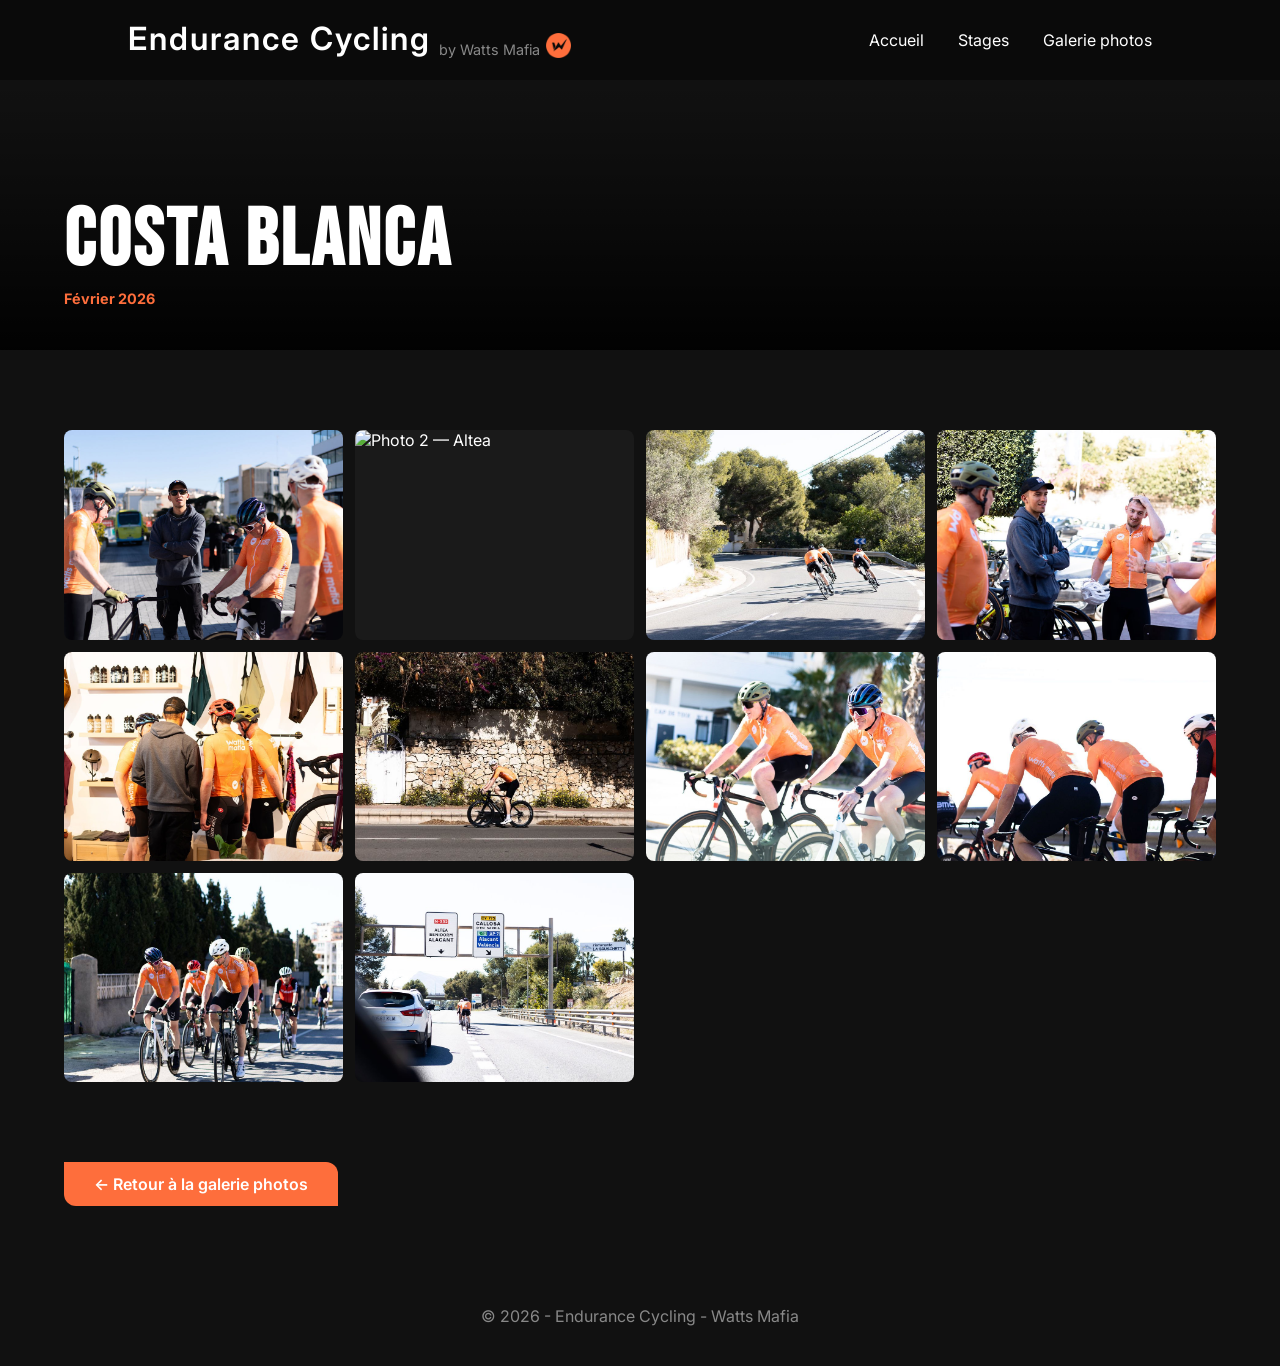
==== album-costa-blanca.html @ c02b8130 "Add files via upload" ====
<!DOCTYPE html>
<html lang="fr">
<head>
  <meta charset="UTF-8">
  <title>Album - Costa Blanca</title>
  <!-- Favicon -->
  <link rel="icon" type="image/png" href="images/general/watts-mafia-logo.png">
  <meta name="viewport" content="width=device-width, initial-scale=1.0">
  <!-- Google Fonts -->
  <link href="https://fonts.googleapis.com/css2?family=Inter:wght@300;400;600&family=Bebas+Neue&display=swap" rel="stylesheet">
  <link rel="stylesheet" href="css/principal.css">
  <link rel="stylesheet" href="css/galerie.css">
</head>
<body>

<header>
  <div class="container nav">
    <div class="logo-container">
      <h1 class="logo"><a href="index.html">Endurance Cycling</a></h1>
      <div class="logo-second-line">
        <span class="subtitle">by Watts Mafia</span>
        <img src="images/general/watts-mafia-logo.png" alt="Watts Mafia" class="logo-sub">
      </div>
    </div>
    <div class="hamburger" id="hamburger">
      <span></span>
      <span></span>
      <span></span>
    </div>
    <nav id="nav-links">
      <a href="index.html">Accueil</a>
      <a href="stages.html">Stages</a>
      <a href="galerie-photos.html">Galerie photos</a>
    </nav>
  </div>
</header>

<!-- HERO ALBUM -->
<div class="album-hero">
  <div class="overlay"></div>
  <div class="album-hero-content">
    <h2>Costa Blanca</h2>
    <h5>Février 2026</h5>
  </div>
</div>

<!-- GRILLE PHOTOS -->
<section class="section">
  <div class="container">
    <div class="photo-grid">

      <div class="photo-item" onclick="openLightbox(this)">
        <img src="images/altea-2026/altea-1.jpg" alt="Photo 1 — Altea">
      </div>
      <div class="photo-item" onclick="openLightbox(this)">
        <img src="images/altea-2026/altea-2.jpg" alt="Photo 2 — Altea">
      </div>
      <div class="photo-item" onclick="openLightbox(this)">
        <img src="images/altea-2026/altea-3.jpg" alt="Photo 3 — Altea">
      </div>
      <div class="photo-item" onclick="openLightbox(this)">
        <img src="images/altea-2026/altea-4.jpg" alt="Photo 4 — Altea">
      </div>
      <div class="photo-item" onclick="openLightbox(this)">
        <img src="images/altea-2026/altea-5.jpg" alt="Photo 5 — Altea">
      </div>
      <div class="photo-item" onclick="openLightbox(this)">
        <img src="images/altea-2026/altea-6.jpg" alt="Photo 6 — Altea">
      </div>
      <div class="photo-item" onclick="openLightbox(this)">
        <img src="images/altea-2026/altea-7.jpg" alt="Photo 7 — Altea">
      </div>
      <div class="photo-item" onclick="openLightbox(this)">
        <img src="images/altea-2026/altea-8.jpg" alt="Photo 8 — Altea">
      </div>
      <div class="photo-item" onclick="openLightbox(this)">
        <img src="images/altea-2026/altea-9.jpg" alt="Photo 9 — Altea">
      </div>
      <div class="photo-item" onclick="openLightbox(this)">
        <img src="images/altea-2026/altea-10.jpg" alt="Photo 10 — Altea">
      </div>

    </div>
  </div>
</section>

<!-- LIEN RETOUR -->
<div class="container" style="padding-bottom: 60px;">
  <a href="galerie-photos.html" class="btn">← Retour à la galerie photos</a>
</div>

<!-- FOOTER -->
<footer>
  <p>© 2026 - Endurance Cycling - Watts Mafia</p>
</footer>

<!-- BOUTON RETOUR EN HAUT -->
<button id="scrollTopBtn" class="scroll-top-btn" aria-label="Retour en haut de page">
  <svg xmlns="http://www.w3.org/2000/svg" viewBox="0 0 24 24" fill="none" stroke="currentColor" stroke-width="2.5" stroke-linecap="round" stroke-linejoin="round">
    <polyline points="18 15 12 9 6 15"></polyline>
  </svg>
</button>

<!-- LIGHTBOX -->
<div class="lightbox" id="lightbox" onclick="closeLightbox()">
  <button class="lightbox-close" onclick="closeLightbox()">✕</button>
  <button class="lightbox-prev" onclick="changePhoto(-1, event)">&#8249;</button>
  <img src="" alt="" id="lightbox-img">
  <button class="lightbox-next" onclick="changePhoto(1, event)">&#8250;</button>
</div>

<!-- JS HAMBURGER + LIGHTBOX -->
<script>
  // Hamburger
  const hamburger = document.getElementById('hamburger');
  const navLinks = document.getElementById('nav-links');
  hamburger.addEventListener('click', () => {
    navLinks.classList.toggle('active');
  });

  // Lightbox
  const photos = Array.from(document.querySelectorAll('.photo-item img'));
  let currentIndex = 0;

  function openLightbox(item) {
    const img = item.querySelector('img');
    currentIndex = photos.indexOf(img);
    document.getElementById('lightbox-img').src = img.src;
    document.getElementById('lightbox-img').alt = img.alt;
    document.getElementById('lightbox').classList.add('active');
    document.body.style.overflow = 'hidden';
  }

  function closeLightbox() {
    document.getElementById('lightbox').classList.remove('active');
    document.body.style.overflow = '';
  }

  function changePhoto(direction, event) {
    event.stopPropagation();
    currentIndex = (currentIndex + direction + photos.length) % photos.length;
    document.getElementById('lightbox-img').src = photos[currentIndex].src;
    document.getElementById('lightbox-img').alt = photos[currentIndex].alt;
  }

  // Fermer avec la touche Échap
  document.addEventListener('keydown', (e) => {
    if (e.key === 'Escape') closeLightbox();
    if (e.key === 'ArrowRight') changePhoto(1, { stopPropagation: () => {} });
    if (e.key === 'ArrowLeft') changePhoto(-1, { stopPropagation: () => {} });
  });

/* --- Retour en haut --- */
const scrollTopBtn = document.getElementById('scrollTopBtn');

window.addEventListener('scroll', () => {
  if (window.scrollY > 300) {
    scrollTopBtn.classList.add('visible');
  } else {
    scrollTopBtn.classList.remove('visible');
  }
});

scrollTopBtn.addEventListener('click', () => {
  window.scrollTo({ top: 0, behavior: 'smooth' });
});
</script>
</body>
</html>
---- css/principal.css ----
:root {
  --orange: #fe6e3c;
  --black: #0a0a0a;
  --blackc: #111111;
  --white: #ffffff;
  --gray: #888;
}

* {
  margin: 0;
  padding: 0;
  box-sizing: border-box;
}

body {
  font-family: 'Inter', sans-serif;
  background: var(--blackc);
  color: var(--white);
}

/* =====================
   HEADER
   ===================== */

header {
  font-family: 'Inter', sans-serif;
  background: var(--black);
  color: var(--white);
  position: relative;
  z-index: 100;
}

.nav {
  display: flex;
  justify-content: space-between;
  align-items: center;
  padding: 20px 5%;
  width: 100%;
  max-width: 100%;
  margin: 0;
}

/* =====================
   LOGO & SUBTITLE
   ===================== */

.logo-container {
  display: flex;
  flex-direction: row;
  align-items: flex-end;
  gap: 8px;
  flex-wrap: nowrap;
  padding-bottom: 2px;
}

.logo-second-line {
  display: flex;
  flex-direction: row;
  align-items: flex-end;
  gap: 6px;
}

.logo {
  font-weight: 600;
  letter-spacing: 2px;
  line-height: 1.2;
  white-space: nowrap;
}

.logo a {
  color: var(--white);
  text-decoration: none;
}

.logo-sub {
  height: 25px;
  width: auto;
  display: inline-block;
  flex-shrink: 0;
}

.subtitle {
  font-size: 0.9rem;
  color: var(--gray);
  white-space: nowrap;
  flex-shrink: 0;
}

/* =====================
   NAVIGATION
   ===================== */

nav a {
  color: var(--white);
  margin-left: 30px;
  text-decoration: none;
  position: relative;
  white-space: nowrap;
}

nav a::after {
  content: "";
  position: absolute;
  width: 0;
  height: 2px;
  background: var(--orange);
  left: 0;
  bottom: -5px;
  transition: 0.3s;
}

nav a:hover::after {
  width: 100%;
}

/* =====================
   HAMBURGER
   ===================== */

.hamburger {
  display: none;
  flex-direction: column;
  cursor: pointer;
  gap: 5px;
  flex-shrink: 0;
  padding: 4px;
}

.hamburger span {
  width: 25px;
  height: 3px;
  background: var(--white);
  border-radius: 2px;
  transition: 0.3s;
  display: block;
}

/* =====================
   CONTAINER
   ===================== */

.container {
  width: 90%;
  max-width: 1200px;
  margin: auto;
}

/* =====================
   HERO
   ===================== */

.hero {
  position: relative;
  height: 90vh;
  background: url('../images/general/montagne.jpg') center/cover no-repeat;
  display: flex;
  align-items: center;
  justify-content: center;
  text-align: center;
}

.hero-content .btn {
  display: block;
  width: fit-content;
  margin: 10px auto 0;
}

.overlay {
  position: absolute;
  width: 100%;
  height: 100%;
  background: rgba(0,0,0,0.6);
}

.hero-content {
  position: relative;
  z-index: 2;
}

.hero h2 {
  font-size: 5rem;
  font-weight: 800;
}

.hero p {
  margin: 30px 0;
  color: var(--white);
}

/* =====================
   BOUTON
   ===================== */

.btn {
  display: inline-block;
  background: var(--orange);
  color: var(--white);
  padding: 12px 30px;
  text-decoration: none;
  font-weight: 600;
  transition: 0.3s ease;
  border-radius: 0 12px 0 12px;
}

.btn:hover {
  transform: scale(1.1);
  opacity: 0.7;
}

/* =====================
   SECTIONS
   ===================== */

.section {
  padding: 80px 0;
}

.section-title {
  font-size: 2rem;
  margin-bottom: 40px;
}

.grid {
  display: flex;
  gap: 30px;
}

.card {
  background: #1a1a1a;
  padding: 30px;
  flex: 1;
  transition: 0.3s;
}

.card h3 {
  margin-bottom: 10px;
}

.card:hover {
  transform: translateY(-5px);
  border-left: 3px solid var(--orange);
}

/* =====================
   FOOTER
   ===================== */

footer {
  text-align: center;
  padding: 40px;
  color: var(--gray);
}

/* =====================
   STAGES GRID
   ===================== */

.stages-grid {
  display: grid;
  grid-template-columns: repeat(3, 1fr);
  gap: 30px;
}

.stage-card {
  display: flex;
  flex-direction: column;
  background: #1a1a1a;
  border-radius: 10px;
  overflow: hidden;
  transition: transform 0.3s ease, box-shadow 0.3s ease;
}

.stage-card:hover {
  transform: translateY(-6px);
  box-shadow: 0 8px 30px rgba(254, 110, 60, 0.2);
}

.stage-card img {
  width: 100%;
  height: 200px;
  object-fit: cover;
  display: block;
}

.stage-content {
  padding: 20px;
  flex: 1;
}

.stage-content h3 {
  margin-bottom: 10px;
  font-size: 1.1rem;
  font-weight: 600;
}

.stage-content h5 {
  color: var(--orange);
  font-size: 0.9rem;
  line-height: 1.6;
}

.stage-content p {
  color: var(--gray);
  font-size: 0.9rem;
  line-height: 1.6;
}

.stage-link {
  text-decoration: none;
  color: inherit;
  display: block;
}

/* ============================================
   BOUTON RETOUR EN HAUT
   ============================================ */

.scroll-top-btn {
  position: fixed;
  bottom: 36px;
  right: 28px;
  left: auto;
  top: auto;
  z-index: 9999;

  width: 48px;
  height: 48px;
  border-radius: 50%;
  border: none;
  cursor: pointer;

  background-color: var(--orange);
  color: var(--white);
  box-shadow: 0 4px 16px rgba(0, 0, 0, 0.35);

  display: flex;
  align-items: center;
  justify-content: center;

  padding: 0;
  margin: 0;

  /* Caché par défaut */
  opacity: 0;
  pointer-events: none;
  transform: translateY(12px);
  transition: opacity 0.3s ease, transform 0.3s ease, background-color 0.2s ease;
}

.scroll-top-btn svg {
  width: 22px;
  height: 22px;
  display: block;
  stroke: var(--white);
  fill: none;
}

.scroll-top-btn.visible {
  opacity: 1;
  pointer-events: auto;
  transform: translateY(0);
}

.scroll-top-btn:hover {
  background-color: #e05520;
}

.scroll-top-btn:focus-visible {
  outline: 3px solid var(--orange);
  outline-offset: 3px;
}

/* =====================
   RESPONSIVE — TABLETTE (≤1024px)
   ===================== */

@media (max-width: 1024px) {

  .hamburger {
    display: flex;
  }

  nav {
    display: none;
    flex-direction: column;
    background: var(--black);
    position: absolute;
    top: 100%;
    right: 0;
    width: 200px;
    padding: 10px 0;
    border-radius: 0 0 8px 8px;
    z-index: 1000;
    box-shadow: 0 8px 24px rgba(0,0,0,0.5);
  }

  nav.active {
    display: flex;
  }

  nav a {
    margin: 0;
    padding: 12px 20px;
    border-bottom: 1px solid #333;
  }

  nav a:last-child {
    border-bottom: none;
  }

  .stages-grid {
    grid-template-columns: repeat(2, 1fr);
  }

  .scroll-top-btn {
    bottom: 28px;
    right: 20px;
    width: 44px;
    height: 44px;
  }

  .scroll-top-btn svg {
    width: 20px;
    height: 20px;
  }
}

/* =====================
   RESPONSIVE — MOBILE (≤768px)
   ===================== */

@media (max-width: 768px) {

  .logo-container {
    flex-direction: column;
    align-items: flex-start;
    gap: 5px;
  }

  .logo {
    font-size: 1.6rem;
    letter-spacing: 1px;
  }

  .logo-second-line {
    display: flex;
    flex-direction: row;
    align-items: center;
    gap: 6px;
    margin-top: 2px;
    margin-bottom: 0;
  }

  .logo-sub {
    height: 20px;
    margin-bottom: 1px;
  }

  .subtitle {
    font-size: 0.9rem;
  }

  .hero h2 {
    font-size: 2.5rem;
  }

  .grid {
    flex-direction: column;
  }

  .stages-grid {
    grid-template-columns: 1fr;
  }

  .nav {
    align-items: flex-start;
    padding-top: 16px;
    padding-bottom: 16px;
  }

  .hamburger {
    margin-top: 4px;
  }

  .scroll-top-btn {
    bottom: 20px;
    right: 16px;
    width: 42px;
    height: 42px;
  }

  .scroll-top-btn svg {
    width: 18px;
    height: 18px;
  }
}
---- css/galerie.css ----
/* ================================================
   galerie.css
   Styles pour les pages galerie et albums photos
   ================================================ */

/* ── HERO ALBUM ── */
.album-hero {
  position: relative;
  height: 30vh;
  min-height: 180px;
  background: url('../images/tourmalet.jpg') center/cover no-repeat;
  display: flex;
  align-items: flex-end;
  justify-content: flex-start;
}

.album-hero .overlay {
  position: absolute;
  inset: 0;
  background: linear-gradient(to top, rgba(0,0,0,0.92) 0%, rgba(0,0,0,0.3) 60%, transparent 100%);
}

.album-hero-content {
  position: relative;
  z-index: 2;
  padding: 40px 5%;
}

.album-hero-content h2 {
  font-family: 'Bebas Neue', sans-serif;
  font-size: clamp(2.5rem, 8vw, 5rem);
  line-height: 1;
  letter-spacing: 3px;
  color: var(--white);
  margin-bottom: 6px;
}

.album-hero-content h5 {
  color: var(--orange);
  font-size: 0.9rem;
  line-height: 1.6;
}

/* ── GRILLE PHOTOS ── */
.photo-grid {
  display: grid;
  grid-template-columns: repeat(auto-fill, minmax(250px, 1fr));
  gap: 12px;
}

.photo-item {
  overflow: hidden;
  border-radius: 8px;
  cursor: pointer;
  aspect-ratio: 4 / 3;
  background: #1a1a1a;
}

.photo-item img {
  width: 100%;
  height: 100%;
  object-fit: cover;
  display: block;
  transition: transform 0.4s ease, opacity 0.3s ease;
}

.photo-item:hover img {
  transform: scale(1.05);
  opacity: 0.85;
}

/* ── LIGHTBOX ── */
.lightbox {
  display: none;
  position: fixed;
  inset: 0;
  background: rgba(0, 0, 0, 0.95);
  z-index: 2000;
  align-items: center;
  justify-content: center;
}

.lightbox.active {
  display: flex;
}

.lightbox img {
  max-width: 90vw;
  max-height: 85vh;
  object-fit: contain;
  border-radius: 4px;
  box-shadow: 0 0 60px rgba(0,0,0,0.8);
}

.lightbox-close {
  position: absolute;
  top: 20px;
  right: 28px;
  background: none;
  border: none;
  color: var(--white);
  font-size: 2rem;
  cursor: pointer;
  line-height: 1;
  opacity: 0.7;
  transition: opacity 0.2s;
}

.lightbox-close:hover {
  opacity: 1;
}

.lightbox-prev,
.lightbox-next {
  position: absolute;
  top: 50%;
  transform: translateY(-50%);
  background: none;
  border: none;
  color: var(--white);
  font-size: 3.5rem;
  cursor: pointer;
  opacity: 0.6;
  transition: opacity 0.2s;
  padding: 0 20px;
  line-height: 1;
}

.lightbox-prev { left: 10px; }
.lightbox-next { right: 10px; }

.lightbox-prev:hover,
.lightbox-next:hover {
  opacity: 1;
}

/* ── RESPONSIVE — TABLETTE ── */
@media (max-width: 1024px) {
  .photo-grid {
    grid-template-columns: repeat(auto-fill, minmax(200px, 1fr));
    gap: 10px;
  }

  .album-hero {
    height: 20vh;
  }
}

/* ── RESPONSIVE — MOBILE ── */
@media (max-width: 768px) {
  .photo-grid {
    grid-template-columns: repeat(auto-fill, minmax(150px, 1fr));
    gap: 8px;
  }

  .album-hero {
    height: 20vh;
  }

  .lightbox-prev,
  .lightbox-next {
    font-size: 2.5rem;
    padding: 0 10px;
  }
}
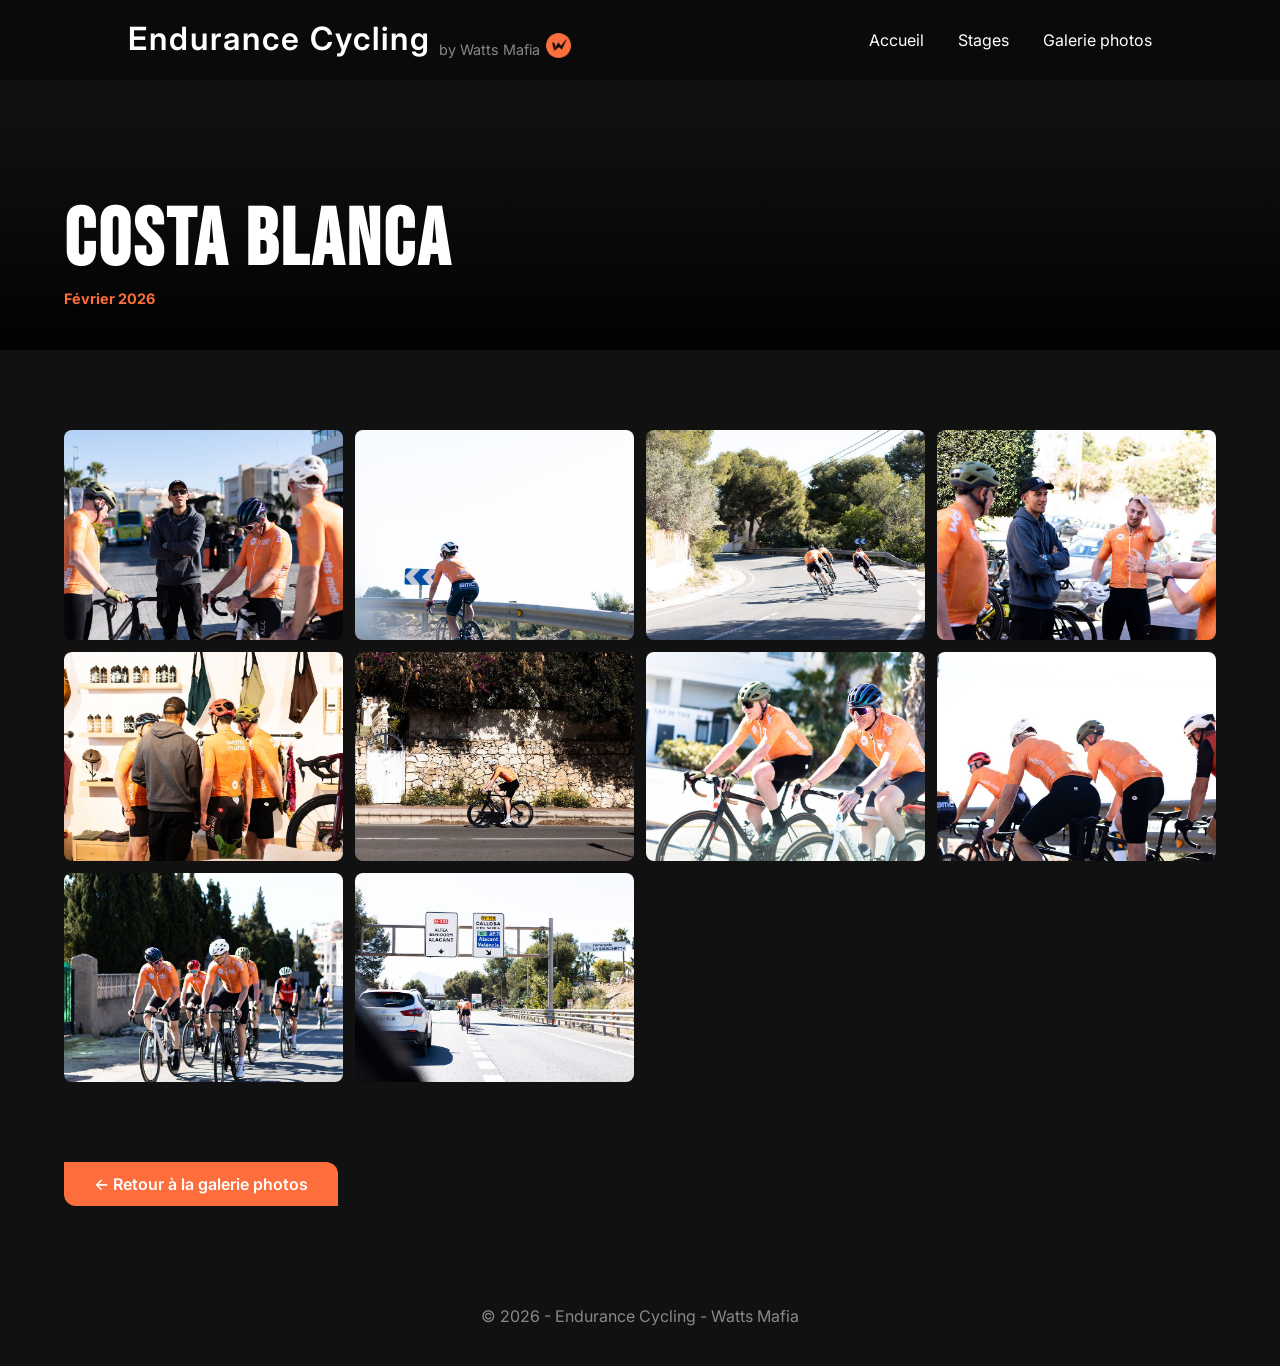
==== commit 89da478a: "Add files via upload" ====
--- a/album-costa-blanca.html
+++ b/album-costa-blanca.html
@@ -150,6 +150,32 @@
     if (e.key === 'ArrowLeft') changePhoto(-1, { stopPropagation: () => {} });
   });
 
+  // Swipe tactile (mobile & tablette)
+  const lightbox = document.getElementById('lightbox');
+  let touchStartX = 0;
+  let touchStartY = 0;
+
+  lightbox.addEventListener('touchstart', (e) => {
+    touchStartX = e.touches[0].clientX;
+    touchStartY = e.touches[0].clientY;
+  }, { passive: true });
+
+  lightbox.addEventListener('touchend', (e) => {
+    const deltaX = e.changedTouches[0].clientX - touchStartX;
+    const deltaY = e.changedTouches[0].clientY - touchStartY;
+
+    // On ne déclenche le swipe que si le mouvement est principalement horizontal
+    if (Math.abs(deltaX) > Math.abs(deltaY) && Math.abs(deltaX) > 50) {
+      if (deltaX < 0) {
+        // Swipe vers la gauche → photo suivante
+        changePhoto(1, { stopPropagation: () => {} });
+      } else {
+        // Swipe vers la droite → photo précédente
+        changePhoto(-1, { stopPropagation: () => {} });
+      }
+    }
+  }, { passive: true });
+
 /* --- Retour en haut --- */
 const scrollTopBtn = document.getElementById('scrollTopBtn');
 
